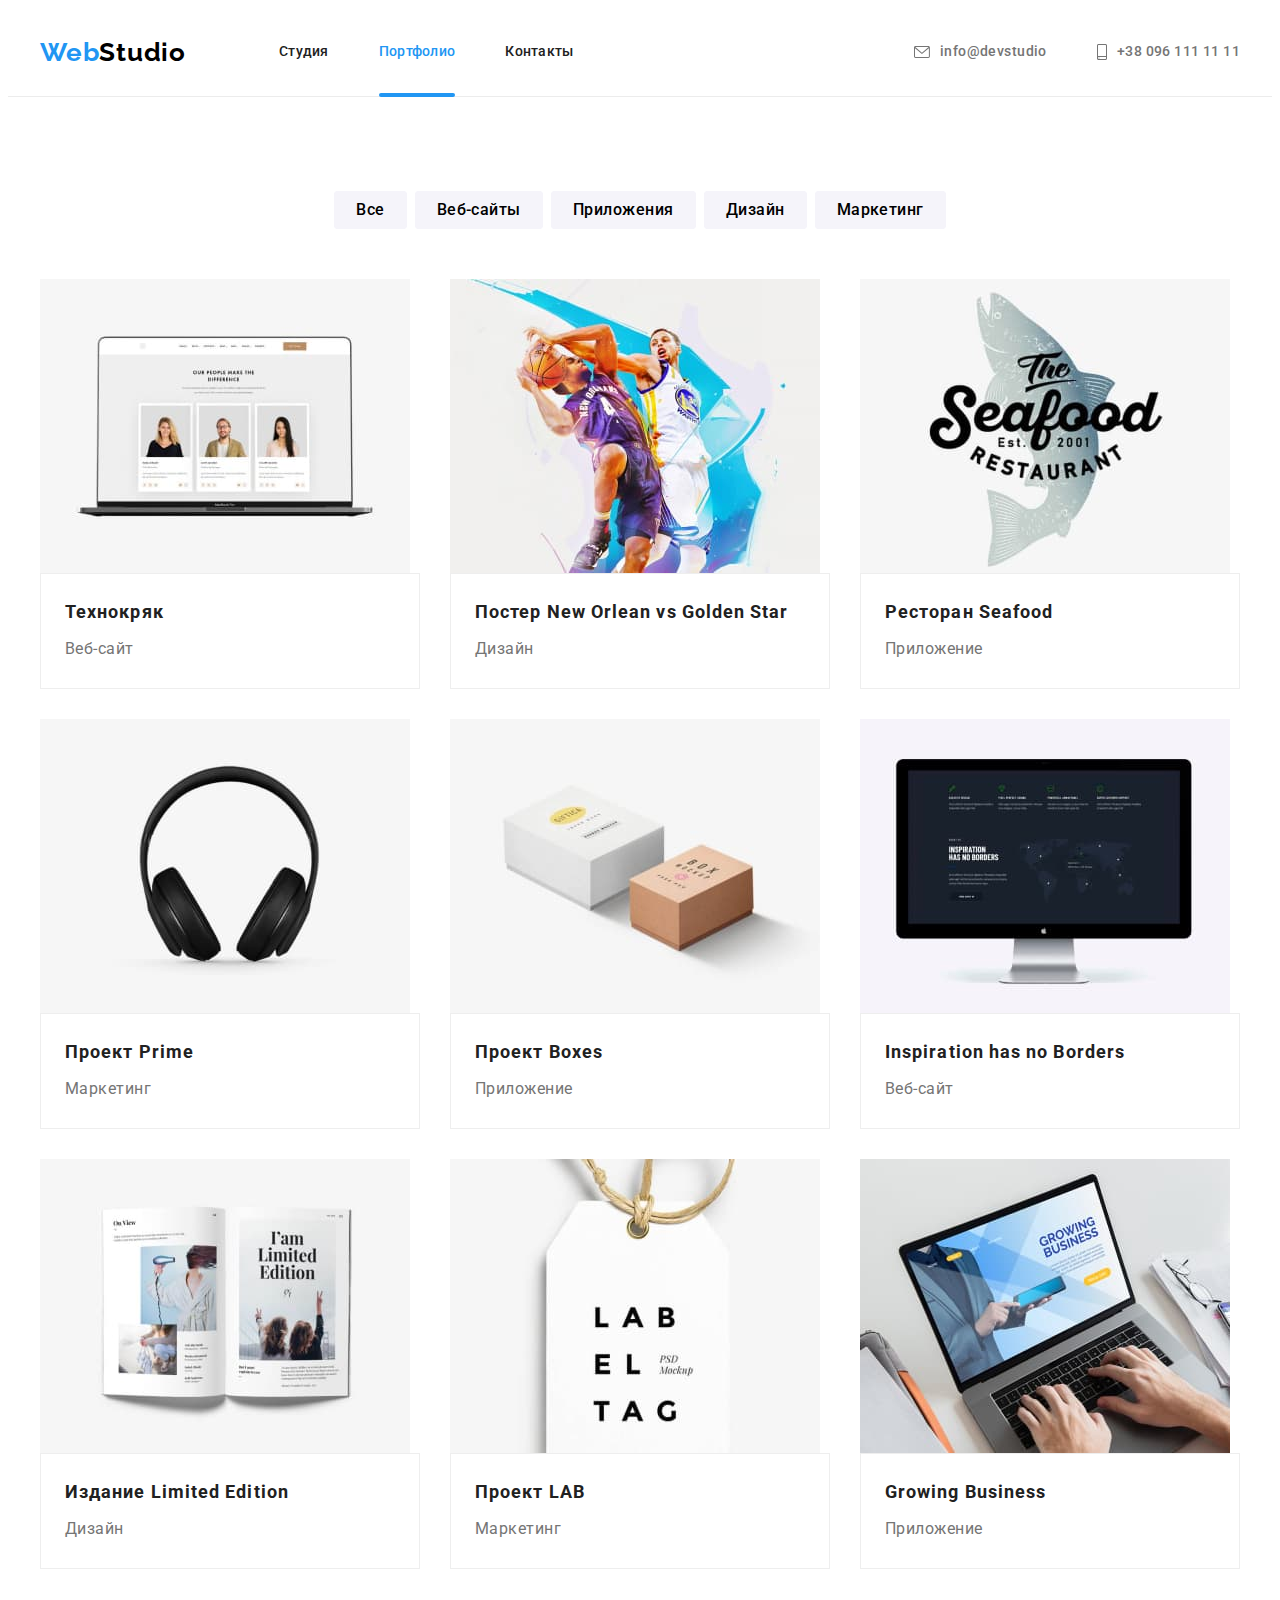
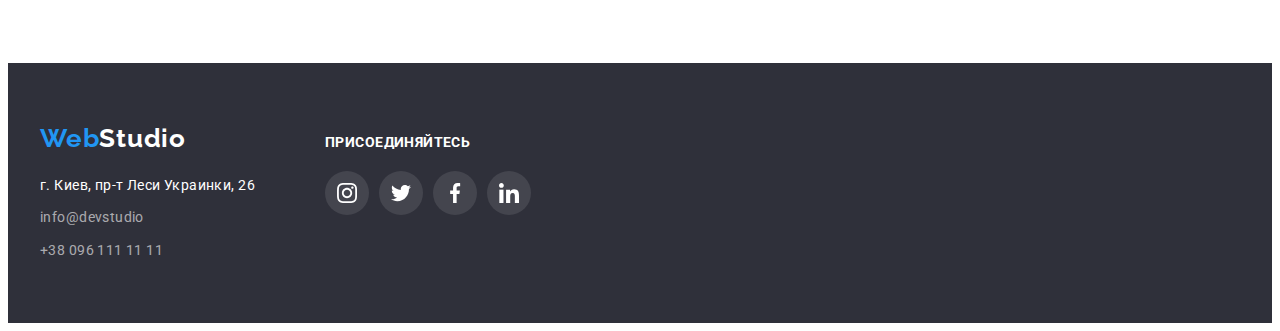
==== portfolio.html @ 41cd3e95 "Copies previous work" ====
<!DOCTYPE html>
<html lang="en">
  <head>
    <meta charset="UTF-8" />
    <meta http-equiv="X-UA-Compatible" content="IE=edge" />
    <meta name="viewport" content="width=device-width, initial-scale=1.0" />
    <title>Document</title>
    <link
      href="https://fonts.googleapis.com/css2?family=Raleway:wght@700&family=Roboto:wght@400;500;700;900&display=swap"
      rel="stylesheet"
    />
    <link
      rel="stylesheet"
      href="https://cdnjs.cloudflare.com/ajax/libs/modern-normalize/1.1.0/modern-normalize.min.css"
      integrity="sha512-wpPYUAdjBVSE4KJnH1VR1HeZfpl1ub8YT/NKx4PuQ5NmX2tKuGu6U/JRp5y+Y8XG2tV+wKQpNHVUX03MfMFn9Q=="
      crossorigin="anonymous"
      referrerpolicy="no-referrer"
    />
    <link
      rel="stylesheet"
      href="https://cdnjs.cloudflare.com/ajax/libs/modern-normalize/1.1.0/modern-normalize.min.css"
      integrity="sha512-wpPYUAdjBVSE4KJnH1VR1HeZfpl1ub8YT/NKx4PuQ5NmX2tKuGu6U/JRp5y+Y8XG2tV+wKQpNHVUX03MfMFn9Q=="
      crossorigin="anonymous"
      referrerpolicy="no-referrer"
    />
    <link rel="stylesheet" href="./css/styles.css" />
  </head>

  <body>
    <!--Шапка сайта-->

    <header class="heder">
      <div class="container heder-container">
        <nav class="navigation">
          <a class="logo" href="./index.html"><span class="text-web">Web</span>Studio</a>
          <ul class="heder-nav">
            <li class="heder-nav-item"><a href="./index.html" class="link">Студия</a></li>
            <li class="heder-nav-item">
              <a href="./portfolio.html" class="link current">Портфолио</a>
            </li>
            <li class="heder-nav-item"><a href="" class="link">Контакты</a></li>
          </ul>
        </nav>
        <div class="heder-contacts">
          <ul class="heder-nav-link">
            <li class="heder-nav-contacts">
              <a href="mailto:info@devstudio" class="heder-link-contacts">
                <svg class="heder-contacts-icon" width="16" height="12">
                  <use href="images/icons.svg#icon-envelope"></use>
                </svg>
                info@devstudio</a
              >
            </li>
            <li class="heder-nav-contacts">
              <a href="tel:+380961111111" class="heder-link-contacts">
                <svg class="heder-contacts-icon" width="10" height="16">
                  <use href="images/icons.svg#icon-smartphone"></use>
                </svg>
                +38 096 111 11 11</a
              >
            </li>
          </ul>
        </div>
      </div>
    </header>

    <main>
      <section class="section">
        <div class="container">
          <h1 class="visually-hidden">Страница portfolio</h1>
          <ul class="portfolio-list-button">
            <li class="portfolio-item-button">
              <button type="button" class="button-portfolio">Все</button>
            </li>
            <li class="portfolio-item-button">
              <button type="button" class="button-portfolio">Веб-сайты</button>
            </li>
            <li class="portfolio-item-button">
              <button type="button" class="button-portfolio">Приложения</button>
            </li>
            <li class="portfolio-item-button">
              <button type="button" class="button-portfolio">Дизайн</button>
            </li>
            <li class="portfolio-item-button">
              <button type="button" class="button-portfolio">Маркетинг</button>
            </li>
          </ul>
          <ul class="portfolio-list">
            <li class="portfolio-item">
              <a href="" class="portfolio-link">
                <div class="portfolio-wrap">
                  <img
                    src="./images/technocryk.jpg"
                    alt="Web site technocryk"
                    width="370"
                    height="294"
                    class="portfolio-item-img"
                  />
                  <p class="portfolio-text">
                    Технокряк это современная площадка распространения коронавируса. Компании
                    используют эту платформу для цифрового шпионажа и атак на защищённые сервера
                    конкурентов.
                  </p>
                </div>
                <div class="img-content">
                  <h2 class="portfolio-title">Технокряк</h2>
                  <p class="portfolio-caption">Веб-сайт</p>
                </div>
              </a>
            </li>
            <li class="portfolio-item">
              <a href="" class="portfolio-link">
                <div class="portfolio-wrap">
                  <img
                    src="./images/poster.jpg"
                    alt="Design poster New Orlean vs Golden Star"
                    width="370"
                    height="294"
                    class="portfolio-item-img"
                  />
                  <p class="portfolio-text">
                    Технокряк это современная площадка распространения коронавируса. Компании
                    используют эту платформу для цифрового шпионажа и атак на защищённые сервера
                    конкурентов.
                  </p>
                </div>
                <div class="img-content">
                  <h2 class="portfolio-title">
                    Постер <span lang="en">New Orlean vs Golden Star</span>
                  </h2>
                  <p class="portfolio-caption">Дизайн</p>
                </div>
              </a>
            </li>
            <li class="portfolio-item">
              <a href="" class="portfolio-link">
                <div class="portfolio-wrap">
                  <img
                    src="./images/restaurant-seafood.jpg"
                    alt="Appendix Restaurant Seafood"
                    width="370"
                    height="294"
                    class="portfolio-item-img"
                  />
                  <p class="portfolio-text">
                    Технокряк это современная площадка распространения коронавируса. Компании
                    используют эту платформу для цифрового шпионажа и атак на защищённые сервера
                    конкурентов.
                  </p>
                </div>
                <div class="img-content">
                  <h2 class="portfolio-title">Ресторан <span lang="en">Seafood</span></h2>
                  <p class="portfolio-caption">Приложение</p>
                </div>
              </a>
            </li>
            <li class="portfolio-item">
              <a href="" class="portfolio-link">
                <div class="portfolio-wrap">
                  <img
                    src="./images/project-prime.jpg"
                    alt="Marketing Project Prime"
                    width="370"
                    height="294"
                    class="portfolio-item-img"
                  />
                  <p class="portfolio-text">
                    Технокряк это современная площадка распространения коронавируса. Компании
                    используют эту платформу для цифрового шпионажа и атак на защищённые сервера
                    конкурентов.
                  </p>
                </div>
                <div class="img-content">
                  <h2 class="portfolio-title">Проект <span lang="en">Prime</span></h2>
                  <p class="portfolio-caption">Маркетинг</p>
                </div>
              </a>
            </li>
            <li class="portfolio-item">
              <a href="" class="portfolio-link">
                <div class="portfolio-wrap">
                  <img
                    src="./images/project-boxes.jpg"
                    alt="Appendix Project Boxes"
                    width="370"
                    height="294"
                    class="portfolio-item-img"
                  />
                  <p class="portfolio-text">
                    Технокряк это современная площадка распространения коронавируса. Компании
                    используют эту платформу для цифрового шпионажа и атак на защищённые сервера
                    конкурентов.
                  </p>
                </div>
                <div class="img-content">
                  <h2 class="portfolio-title">Проект <span lang="en">Boxes</span></h2>
                  <p class="portfolio-caption">Приложение</p>
                </div>
              </a>
            </li>
            <li class="portfolio-item">
              <a href="" class="portfolio-link">
                <div class="portfolio-wrap">
                  <img
                    src="./images/inspiration-has-no-borders.jpg"
                    alt="Web site Inspiration has no Borders"
                    width="370"
                    height="294"
                    class="portfolio-item-img"
                  />
                  <p class="portfolio-text">
                    Технокряк это современная площадка распространения коронавируса. Компании
                    используют эту платформу для цифрового шпионажа и атак на защищённые сервера
                    конкурентов.
                  </p>
                </div>
                <div class="img-content">
                  <h2 class="portfolio-title" lang="en">Inspiration has no Borders</h2>
                  <p class="portfolio-caption">Веб-сайт</p>
                </div>
              </a>
            </li>
            <li class="portfolio-item">
              <a href="" class="portfolio-link">
                <div class="portfolio-wrap">
                  <img
                    src="./images/limited-edition.jpg"
                    alt="Design Limited Edition"
                    width="370"
                    height="294"
                    class="portfolio-item-img"
                  />
                  <p class="portfolio-text">
                    Технокряк это современная площадка распространения коронавируса. Компании
                    используют эту платформу для цифрового шпионажа и атак на защищённые сервера
                    конкурентов.
                  </p>
                </div>
                <div class="img-content">
                  <h2 class="portfolio-title">Издание <span lang="en">Limited Edition</span></h2>
                  <p class="portfolio-caption">Дизайн</p>
                </div>
              </a>
            </li>
            <li class="portfolio-item">
              <a href="" class="portfolio-link">
                <div class="portfolio-wrap">
                  <img
                    src="./images/project-lab.jpg"
                    alt="Marketing Project Lab"
                    width="370"
                    height="294"
                    class="portfolio-item-img"
                  />
                  <p class="portfolio-text">
                    Технокряк это современная площадка распространения коронавируса. Компании
                    используют эту платформу для цифрового шпионажа и атак на защищённые сервера
                    конкурентов.
                  </p>
                </div>
                <div class="img-content">
                  <h2 class="portfolio-title">Проект <span lang="en">LAB</span></h2>
                  <p class="portfolio-caption">Маркетинг</p>
                </div>
              </a>
            </li>
            <li class="portfolio-item">
              <a href="" class="portfolio-link">
                <div class="portfolio-wrap">
                  <img
                    src="./images/growing-business.jpg"
                    alt="Appendix Growing Business"
                    width="370"
                    height="294"
                    class="portfolio-item-img"
                  />
                  <p class="portfolio-text">
                    Технокряк это современная площадка распространения коронавируса. Компании
                    используют эту платформу для цифрового шпионажа и атак на защищённые сервера
                    конкурентов.
                  </p>
                </div>
                <div class="img-content">
                  <h2 class="portfolio-title" lang="en">Growing Business</h2>
                  <p class="portfolio-caption">Приложение</p>
                </div>
              </a>
            </li>
          </ul>
        </div>
      </section>
    </main>

    <!--Подвал страницы-->

    <footer class="footer">
      <div class="container footer-container">
        <div class="footer-address">
          <a class="footer-logo" href="./index.html"
            ><span class="footer-text-web">Web</span>Studio</a
          >
          <address class="address">
            <ul class="footer-contact">
              <li class="footer-item">
                <a
                  href="https://www.google.com/maps/place/%D0%B1%D1%83%D0%BB.+%D0%9B%D0%B5%D1%81%D0%B8+%D0%A3%D0%BA%D1%80%D0%B0%D0%B8%D0%BD%D0%BA%D0%B8,+26,+%D0%9A%D0%B8%D0%B5%D0%B2,+02000/@50.4265807,30.5361971,17z/data=!3m1!4b1!4m5!3m4!1s0x40d4cf0e033ecbe9:0x57a4dffefec77da0!8m2!3d50.4265807!4d30.5383858"
                  class="footer-link-maps"
                  >г. Киев, пр-т Леси Украинки, 26</a
                >
              </li>
              <li class="footer-item">
                <a href="mailto:info@devstudio" class="footer-link">info@devstudio</a>
              </li>
              <li class="footer-item">
                <a href="tel:+380961111111" class="footer-link">+38 096 111 11 11</a>
              </li>
            </ul>
          </address>
        </div>
        <div class="footer-sotials">
          <p class="footer-text-join">присоединяйтесь</p>
          <ul class="footer-socials-list">
            <li class="footer-socials-item">
              <a href="" class="footer-socials-link"
                ><svg class="footer-social-icon" width="20" height="20">
                  <use href="images/icons.svg#icon-instagram"></use>
                </svg>
              </a>
            </li>

            <li class="footer-socials-item">
              <a href="" class="footer-socials-link"
                ><svg class="footer-social-icon" width="20" height="20">
                  <use href="images/icons.svg#icon-twitter"></use>
                </svg>
              </a>
            </li>

            <li class="footer-socials-item">
              <a href="" class="footer-socials-link"
                ><svg class="footer-social-icon" width="20" height="20">
                  <use href="images/icons.svg#icon-facebook"></use>
                </svg>
              </a>
            </li>

            <li class="footer-socials-item">
              <a href="" class="footer-socials-link"
                ><svg class="footer-social-icon" width="20" height="20">
                  <use href="images/icons.svg#icon-linkedin"></use>
                </svg>
              </a>
            </li>
          </ul>
        </div>
      </div>
    </footer>
  </body>
</html>
---- css/styles.css ----
:root {
  --primary-text-color: #757575;
  --title-text-color: #212121;
  --accent-color: #2196f3;
  --primary-white-color: #ffffff;
  --secondary-background-color: #f5f4fa;
}

p,
h1,
h2,
h3,
h4,
h5,
h6 {
  margin: 0;
}

ul {
  margin: 0;
  padding: 0;
}

body {
  background-color: var(--primary-white-color);
  color: var(--title-text-color);

  font-family: 'Roboto', sans-serif;
  font-size: 14px;
  line-height: 1.71;
  letter-spacing: 0.03em;
}

ul {
  list-style: none;
}

img {
  display: block;
}

a {
  text-decoration: none;
}

.container {
  width: 1200px;
  padding-left: 15px;
  padding-right: 15px;
  margin: 0 auto;
}

.visually-hidden {
  position: absolute;
  white-space: nowrap;
  width: 1px;
  height: 1px;
  overflow: hidden;
  border: 0;
  padding: 0;
  clip: rect(0 0 0 0);
  clip-path: inset(50%);
  margin: -1px;
}

/* logo */

.logo {
  padding-top: 25px;
  padding-bottom: 24px;

  color: #000000;
  font-family: 'Raleway', cursive;
  font-weight: 700;
  font-size: 26px;
  line-height: 1.19;
  letter-spacing: 0.03em;
}
.text-web {
  color: var(--accent-color);
}

/* Heder */

.navigation {
  display: flex;
  align-items: center;
}

.heder {
  background-color: #ffffff;
  border-bottom: 1px solid #ececec;
}

.heder-container {
  display: flex;
  align-items: center;
}

.heder-link {
  display: flex;

  padding-top: 32px;
  padding-bottom: 32px;

  font-weight: 500;
  font-size: 14px;
  line-height: 1.14;
  letter-spacing: 0.02em;
  color: var(--primary-text-color);

  transition: color 250ms linear;
}

.heder-link:hover,
.heder-link:focus {
  color: var(--accent-color);
}

.heder-contacts {
  margin-left: auto;
}

.heder-nav-contacts {
  display: flex;
  justify-content: center;
  align-items: center;
}

.heder-nav-contacts + .heder-nav-contacts {
  margin-left: 50px;
}

.heder-link-contacts {
  font-weight: 500;
  display: flex;
  align-items: center;
  color: var(--primary-text-color);
  padding-top: 32px;
  padding-bottom: 32px;

  transition: color 250ms cubic-bezier(0.4, 0, 0.2, 1);
}

.heder-link-contacts:hover,
.heder-link-contacts:focus {
  color: var(--accent-color);
}

.heder-contacts-icon {
  margin-right: 10px;
  fill: currentColor;
  transition: color 250ms linear;
}

.heder-nav {
  display: flex;
  margin-left: 93px;
}

.heder-nav-link {
  display: flex;
}

.heder-nav-item + .heder-nav-item {
  margin-left: 50px;
}

.heder-nav .link {
  display: block;
  padding-top: 32px;
  padding-bottom: 32px;

  color: var(--title-text-color);
  font-weight: 500;
  font-size: 14px;
  line-height: 1.14;
  letter-spacing: 0.02em;

  transition: color 250ms cubic-bezier(0.4, 0, 0.2, 1);
}

.heder-nav .link:hover,
.heder-nav .link:focus {
  color: var(--accent-color);
}

.current::after {
  content: '';
  width: 100%;
  height: 4px;
  position: absolute;
  background-color: var(--accent-color);
  left: 0px;
  bottom: -5px;
  border-radius: 2px;
}

.heder-nav .link.current {
  color: var(--accent-color);
  position: relative;
}

/* Hero */

.hero {
  max-width: 1600px;
  height: 600px;
  margin-left: auto;
  margin-right: auto;
  background-color: #2f303a;
  background-image: linear-gradient(rgba(47, 48, 58, 0.4), rgba(47, 48, 58, 0.4)),
    url(../images/hero-bg.jpg);
  background-repeat: no-repeat;
  background-position: center;
  background-size: cover;

  text-align: center;
  padding-top: 200px;
  padding-bottom: 200px;
}

.hero-title {
  color: var(--primary-white-color);

  font-weight: 900;
  font-size: 44px;
  line-height: 1.36;
  text-align: center;
  letter-spacing: 0.06em;

  text-transform: uppercase;

  margin-bottom: 30px;
}

/* Section */

.section {
  padding-top: 94px;
  padding-bottom: 94px;
}

.benefits-container {
  display: flex;
  flex-wrap: 270px;
}

.benefits-list {
  display: flex;
  flex-wrap: wrap;
}

.benefits-title {
  color: var(--title-text-color);

  font-weight: 700;
  line-height: 1.14;
  font-size: 14px;
  text-transform: uppercase;

  margin-bottom: 10px;
  width: 270px;
}

.benefits-item {
  width: 270px;
}

.benefits-content {
  display: flex;
  margin-bottom: 30px;
  height: 120px;
  align-items: center;
  justify-content: center;
  background-color: var(--secondary-background-color);
  border-radius: 4px;
}

.benefits-item + .benefits-item {
  margin-left: 30px;
}

.benefits-item-text {
  color: var(--primary-text-color);

  font-size: 14px;
  line-height: 1.71;
  letter-spacing: 0.03em;
}

.section-title {
  color: var(--title-text-color);

  font-weight: 700;
  font-size: 36px;
  line-height: 1.17;
  text-align: center;
  letter-spacing: 0.03em;

  margin-bottom: 50px;
}

/* Class */

.class-section {
  padding-top: 0px;
}

.class-list {
  display: flex;
  justify-content: space-between;
}

.class-img {
  position: relative;
}

.class-img + .class-img {
  margin-left: 30px;
}

.class-caption-pictures {
  position: absolute;
  bottom: 0;
  color: var(--primary-white-color);
  text-transform: uppercase;
  height: 70px;
  display: flex;
  align-items: center;
  justify-content: center;
  width: 100%;
  background: rgba(47, 48, 58, 0.8);

  font-size: 14px;
  line-height: 1.14;
  letter-spacing: 0.03em;
}

/* Team */

.team {
  background-color: #f5f4fa;
}

.team-list {
  display: flex;
  flex-wrap: wrap;
  margin-left: -30px;
  margin-bottom: -30px;
}

.team-item {
  width: calc(100% / 4 -30px);
  margin-left: 30px;
  margin-bottom: 30px;

  background-color: white;
  text-align: center;
  box-shadow: 0px 1px 3px rgba(0, 0, 0, 0.12), 0px 1px 1px rgba(0, 0, 0, 0.14),
    0px 2px 1px rgba(0, 0, 0, 0.2);
  border-radius: 0px 0px 4px 4px;
}

.team-title {
  color: var(--title-text-color);

  font-weight: 500;
  font-size: 16px;
  line-height: 1.19;
  letter-spacing: 0.03em;

  margin-bottom: 10px;
}

.team-item-content {
  padding-top: 30px;
  padding-bottom: 30px;
}

.team-caption {
  color: var(--primary-text-color);
  font-size: 16px;
  line-height: 1.19;
  letter-spacing: 0.03em;
  margin-bottom: 16px;
}

.team-socials-list {
  display: flex;
  justify-content: center;
}

.team-socials-link {
  display: flex;
  width: 100%;
  height: 100%;
  background-color: var(--primary-white-color);
  border-radius: 50%;
  display: flex;
  align-items: center;
  justify-content: center;
  color: rgba(175, 177, 184, 1);

  transition: color 250ms cubic-bezier(0.4, 0, 0.2, 1),
    background-color 250ms cubic-bezier(0.4, 0, 0.2, 1);
}

.team-social-icon {
  fill: currentColor;
}

.team-socials-link:hover,
.team-socials-link:focus {
  background-color: var(--accent-color);
  color: var(--primary-white-color);
}

.team-socials-item {
  width: 44px;
  height: 44px;
}

.team-socials-item + .team-socials-item {
  margin-left: 10px;
}

/* Clients */

.clients-list {
  display: flex;
  justify-content: center;
}

.clients-item + .clients-item {
  margin-left: 30px;
}

.clients-item {
  display: flex;
  justify-content: center;
  align-items: center;
  width: 170px;
  height: 92px;
}

.clients-link {
  display: flex;
  justify-content: center;
  align-items: center;
  color: #afb1b8;
  width: 100%;
  height: 100%;
  border: 1px solid #afb1b8;
  border-radius: 4px;

  transition: color 250ms cubic-bezier(0.4, 0, 0.2, 1);
}

.clients-link:hover,
.clients-link:focus {
  color: var(--accent-color);
  border-color: var(--accent-color);
}

.clients-icon {
  fill: currentColor;
}

/* Button */


.button-primery {
  color: var(--primary-white-color);
  background-color: var(--accent-color);
  font-family: inherit;
  padding: 10px 32px;
  font-weight: 700;
  font-size: 16px;
  line-height: 1.87;
  text-align: center;
  letter-spacing: 0.06em;
  border: transparent;
  border-radius: 4px;

  cursor: pointer;
}

.button-portfolio {
  font-family: inherit;
  font-weight: 500;
  font-size: 16px;
  line-height: 1.62;
  letter-spacing: 0.03em;
  padding: 6px 22px;

  /* min-width: 73px; */
  background: #f5f4fa;

  border: transparent;
  border-radius: 4px;

  cursor: pointer;
  transition: color 250ms cubic-bezier(0.4, 0, 0.2, 1),
    background-color 250ms cubic-bezier(0.4, 0, 0.2, 1), box-shadow 250ms cubic-bezier(0.4, 0, 0.2, 1);
}

.button-portfolio:hover,
.button-portfolio:focus {
  color: var(--primary-white-color);
  background-color: var(--accent-color);
  box-shadow: 0px 3px 1px rgba(0, 0, 0, 0.1), 0px 1px 2px rgba(0, 0, 0, 0.08),
    0px 2px 2px rgba(0, 0, 0, 0.12);
  border-radius: 4px;
}

/* Portfolio */

.portfolio-content {
  background: #ffffff;
  border: 1px solid #eeeeee;
}

.portfolio-list-button {
  display: flex;
  justify-content: center;
  margin-bottom: 50px;
}

.portfolio-item-button {
  background: #f5f4fa;
  border-radius: 4px;
}

.portfolio-item-button + .portfolio-item-button {
  margin-left: 8px;
}

.portfolio-list {
  display: flex;
  margin-left: -30px;
  margin-bottom: -30px;
  flex-wrap: wrap;
}

.portfolio-list :nth-child(3n) {
  margin-right: 0;
}

.portfolio-item {
  flex-basis: calc((100% - 90px) / 3);
  margin-left: 30px;
  margin-bottom: 30px;
}

.portfolio-link:hover .portfolio-text,
.portfolio-link:focus .portfolio-text {
  transform: translateY(0);
}

.portfolio-wrap {
  position: relative;
  overflow: hidden;
}

.portfolio-text {
  position: absolute;
  top: 0;
  bottom: 0;
  font-size: 18px;
  line-height: 1.56;
  letter-spacing: 0.03em;
  color: #ffffff;
  background-color: rgba(33, 150, 243, 0.9);
  padding: 63px 24px;
  width: 370px;
  height: 100%;
  transform: translateY(100%);
  transition: transform 250ms cubic-bezier(0.4, 0, 0.2, 1);
}

.portfolio-link:hover,
.portfolio-link:focus {
  box-shadow: 0px 1px 1px rgba(0, 0, 0, 0.12), 0px 4px 4px rgba(0, 0, 0, 0.06),
    1px 4px 6px rgba(0, 0, 0, 0.16);
}

.portfolio-link {
  display: block;
  transition: color 250ms cubic-bezier(0.4, 0, 0.2, 1),
    box-shadow 250ms cubic-bezier(0.4, 0, 0.2, 1);
}

.img-content {
  padding: 20px 20px 24px 24px;
  border: 1px solid #eeeeee;
}

.portfolio-title {
  margin-bottom: 4px;

  font-weight: 700;
  font-size: 18px;
  line-height: 2;
  letter-spacing: 0.06em;

  color: var(--title-text-color);
}

.portfolio-caption {
  font-size: 16px;
  line-height: 1.87;
  letter-spacing: 0.03em;

  color: var(--primary-text-color);
}

/* Footer */

.footer {
  padding-top: 60px;
  padding-bottom: 60px;
  background-color: #2f303a;
}

.footer-container {
  display: flex;
  align-items: baseline;
}

.footer-logo {
  display: block;
  margin-bottom: 20px;

  font-family: 'Raleway', cursive;
  font-weight: 700;
  font-size: 26px;
  line-height: 1.19;
  letter-spacing: 0.03em;
  color: #ffffff;
}

.footer-text-web {
  color: var(--accent-color);
}

.address {
  font-style: normal;
}

.footer-item + .footer-item {
  margin-top: 9px;
}

.footer-link-maps {
  font-size: 14px;
  line-height: 1.71;
  letter-spacing: 0.03em;
  color: var(--primary-white-color);
}

.footer-link {
  font-size: 14px;
  line-height: 1.71;
  letter-spacing: 0.03em;
  color: rgba(255, 255, 255, 0.6);
}

.footer-text-join {
  font-weight: 700;
  font-size: 14px;
  line-height: 1.14;
  letter-spacing: 0.03em;
  color: var(--primary-white-color);
  text-transform: uppercase;
  margin-bottom: 20px;
}

.footer-sotials {
  margin-left: 70px;
}

.footer-socials-list {
  display: flex;
  justify-content: center;
}

.footer-socials-link {
  width: 44px;
  height: 44px;
  background-color: rgba(255, 255, 255, 0.1);
  border-radius: 50%;
  display: flex;
  align-items: center;
  justify-content: center;
  color: var(--primary-white-color);

  transition: color 250ms cubic-bezier(0.4, 0, 0.2, 1),
    background-color 250ms cubic-bezier(0.4, 0, 0.2, 1);
}

.footer-social-icon {
  fill: currentColor;
}

.footer-socials-link:hover,
.footer-socials-link:focus {
  background-color: var(--accent-color);
}

.footer-socials-item + .footer-socials-item {
  margin-left: 10px;
}

/* Model window */

.backgrop {
  position: fixed;
  top: 0;
  left: 0;
  width: 100vw;
  height: 100vh;
  background-color: rgba(0, 0, 0, 0.2);
  transition: opacity 250ms cubic-bezier(0.4, 0, 0.2, 1), visibility 250ms cubic-bezier(0.4, 0, 0.2, 1);
}

.is-hidden {
  opacity: 0;
  pointer-events: none;
  visibility: hidden;
}

.modal {
  position: absolute;
  top: 50%;
  left: 50%;
  transform: translate(-50%, -50%);

  min-height: 581px;
  min-width: 528px;

  background-color: #fff;
  border-radius: 4px;
}

.button-close {
  display: flex;
  width: 30px;
  height: 30px;
  border-radius: 50%;
  border: 1px solid rgba(0, 0, 0, 0.1);
  background-color: transparent;
  align-items: center;
  justify-content: center;
  margin: 0px;
  padding: 0px;

  position: absolute;
  top: 8px;
  right: 8px;

  cursor: pointer;
}
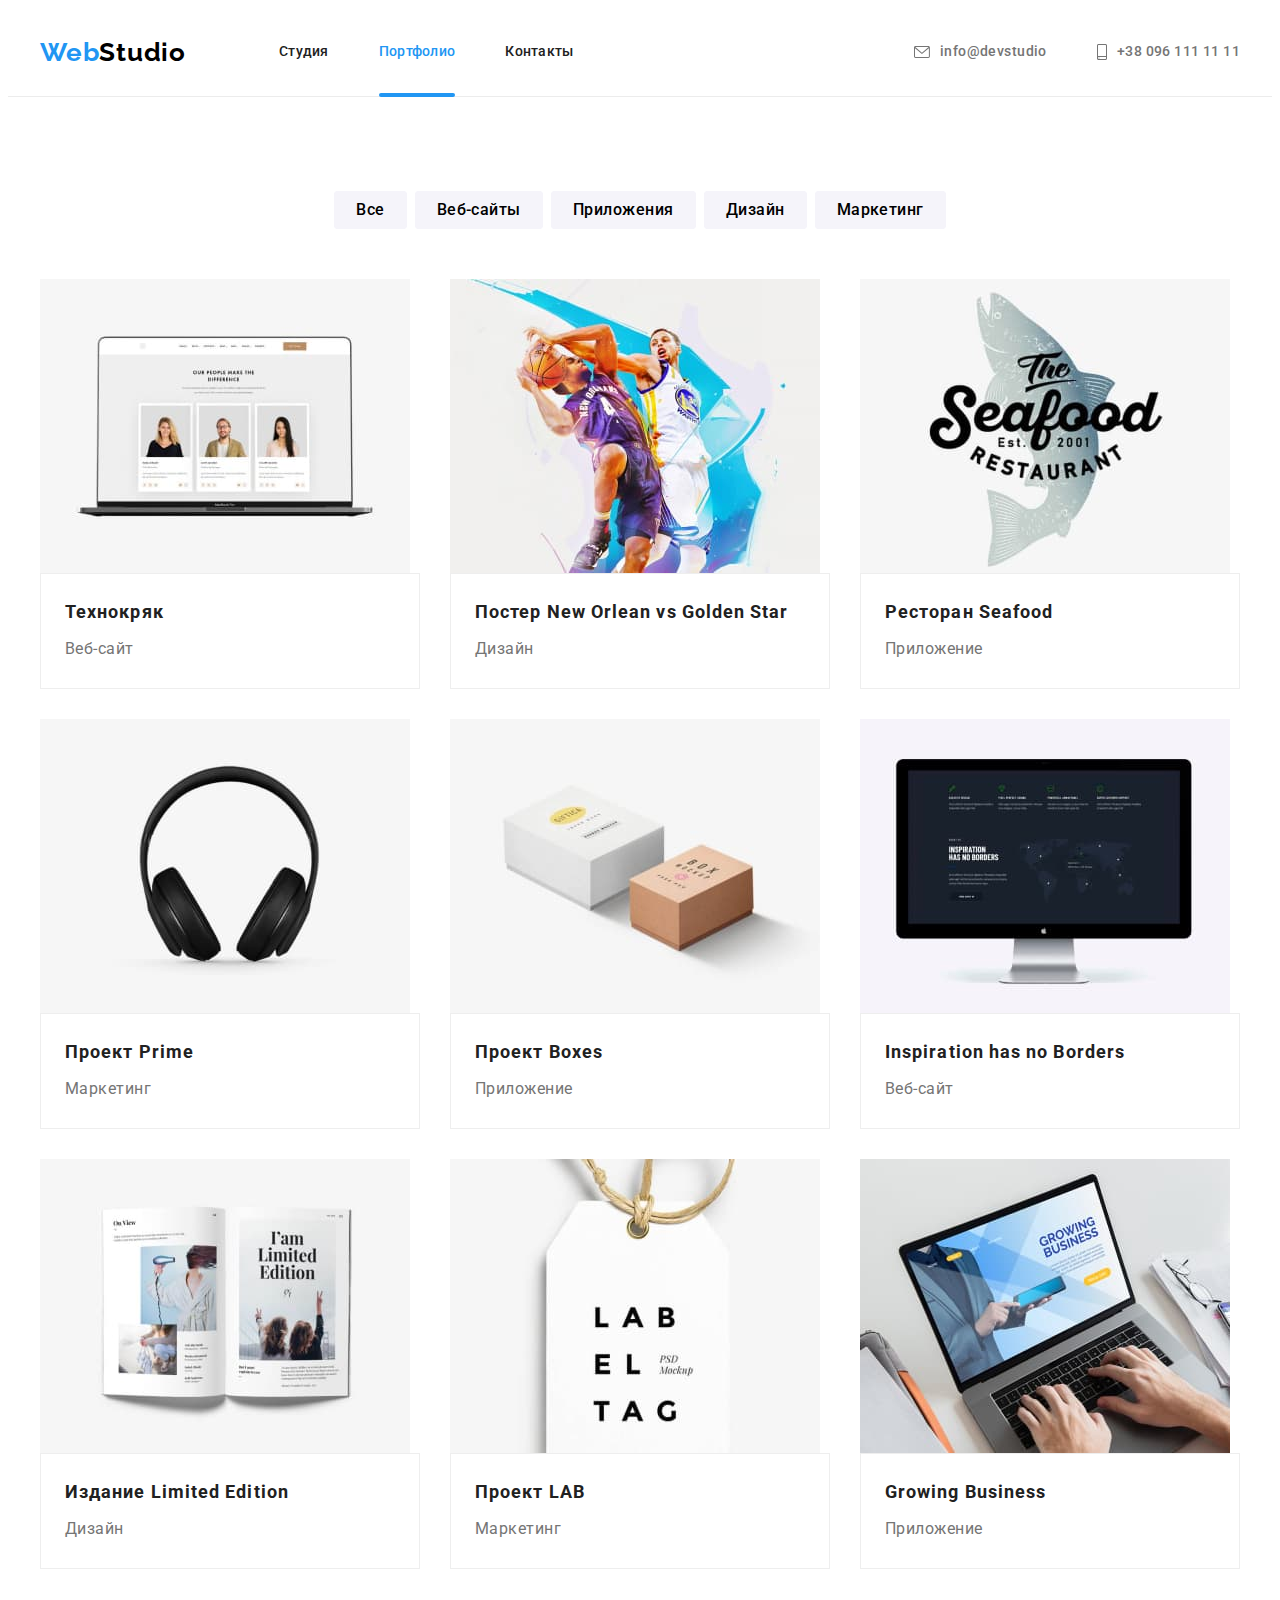
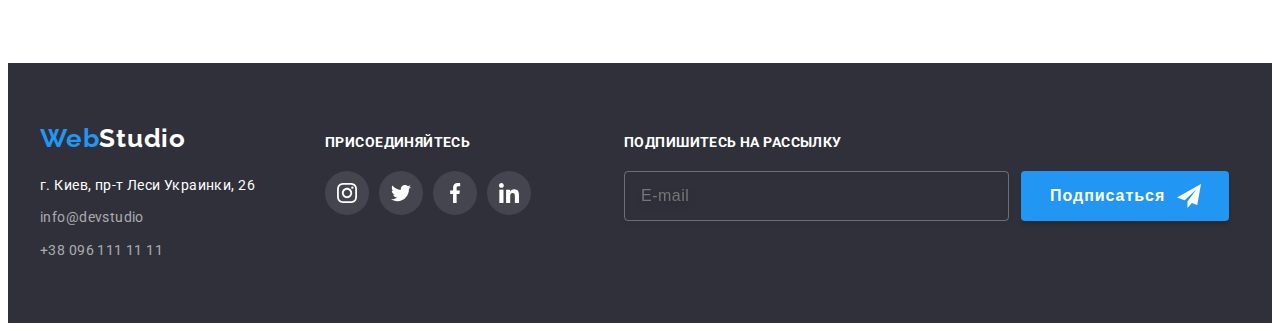
==== commit 5d998f9c: "adds custom chekbox in modal windows" ====
--- a/portfolio.html
+++ b/portfolio.html
@@ -1,359 +1,308 @@
 <!DOCTYPE html>
 <html lang="en">
-  <head>
-    <meta charset="UTF-8" />
-    <meta http-equiv="X-UA-Compatible" content="IE=edge" />
-    <meta name="viewport" content="width=device-width, initial-scale=1.0" />
-    <title>Document</title>
-    <link
-      href="https://fonts.googleapis.com/css2?family=Raleway:wght@700&family=Roboto:wght@400;500;700;900&display=swap"
-      rel="stylesheet"
-    />
-    <link
-      rel="stylesheet"
-      href="https://cdnjs.cloudflare.com/ajax/libs/modern-normalize/1.1.0/modern-normalize.min.css"
-      integrity="sha512-wpPYUAdjBVSE4KJnH1VR1HeZfpl1ub8YT/NKx4PuQ5NmX2tKuGu6U/JRp5y+Y8XG2tV+wKQpNHVUX03MfMFn9Q=="
-      crossorigin="anonymous"
-      referrerpolicy="no-referrer"
-    />
-    <link
-      rel="stylesheet"
-      href="https://cdnjs.cloudflare.com/ajax/libs/modern-normalize/1.1.0/modern-normalize.min.css"
-      integrity="sha512-wpPYUAdjBVSE4KJnH1VR1HeZfpl1ub8YT/NKx4PuQ5NmX2tKuGu6U/JRp5y+Y8XG2tV+wKQpNHVUX03MfMFn9Q=="
-      crossorigin="anonymous"
-      referrerpolicy="no-referrer"
-    />
-    <link rel="stylesheet" href="./css/styles.css" />
-  </head>
-
-  <body>
-    <!--Шапка сайта-->
-
-    <header class="heder">
-      <div class="container heder-container">
-        <nav class="navigation">
-          <a class="logo" href="./index.html"><span class="text-web">Web</span>Studio</a>
-          <ul class="heder-nav">
-            <li class="heder-nav-item"><a href="./index.html" class="link">Студия</a></li>
-            <li class="heder-nav-item">
-              <a href="./portfolio.html" class="link current">Портфолио</a>
+
+<head>
+  <meta charset="UTF-8" />
+  <meta http-equiv="X-UA-Compatible" content="IE=edge" />
+  <meta name="viewport" content="width=device-width, initial-scale=1.0" />
+  <title>Document</title>
+  <link href="https://fonts.googleapis.com/css2?family=Raleway:wght@700&family=Roboto:wght@400;500;700;900&display=swap"
+    rel="stylesheet" />
+  <link rel="stylesheet" href="https://cdnjs.cloudflare.com/ajax/libs/modern-normalize/1.1.0/modern-normalize.min.css"
+    integrity="sha512-wpPYUAdjBVSE4KJnH1VR1HeZfpl1ub8YT/NKx4PuQ5NmX2tKuGu6U/JRp5y+Y8XG2tV+wKQpNHVUX03MfMFn9Q=="
+    crossorigin="anonymous" referrerpolicy="no-referrer" />
+  <link rel="stylesheet" href="https://cdnjs.cloudflare.com/ajax/libs/modern-normalize/1.1.0/modern-normalize.min.css"
+    integrity="sha512-wpPYUAdjBVSE4KJnH1VR1HeZfpl1ub8YT/NKx4PuQ5NmX2tKuGu6U/JRp5y+Y8XG2tV+wKQpNHVUX03MfMFn9Q=="
+    crossorigin="anonymous" referrerpolicy="no-referrer" />
+  <link rel="stylesheet" href="./css/styles.css" />
+</head>
+
+<body>
+  <!--Шапка сайта-->
+
+  <header class="heder">
+    <div class="container heder-container">
+      <nav class="navigation">
+        <a class="logo" href="./index.html"><span class="text-web">Web</span>Studio</a>
+        <ul class="heder-nav">
+          <li class="heder-nav-item"><a href="./index.html" class="link">Студия</a></li>
+          <li class="heder-nav-item">
+            <a href="./portfolio.html" class="link current">Портфолио</a>
+          </li>
+          <li class="heder-nav-item"><a href="" class="link">Контакты</a></li>
+        </ul>
+      </nav>
+      <div class="heder-contacts">
+        <ul class="heder-nav-link">
+          <li class="heder-nav-contacts">
+            <a href="mailto:info@devstudio" class="heder-link-contacts">
+              <svg class="heder-contacts-icon" width="16" height="12">
+                <use href="images/icons.svg#icon-envelope"></use>
+              </svg>
+              info@devstudio</a>
+          </li>
+          <li class="heder-nav-contacts">
+            <a href="tel:+380961111111" class="heder-link-contacts">
+              <svg class="heder-contacts-icon" width="10" height="16">
+                <use href="images/icons.svg#icon-smartphone"></use>
+              </svg>
+              +38 096 111 11 11</a>
+          </li>
+        </ul>
+      </div>
+    </div>
+  </header>
+
+  <main>
+    <section class="section">
+      <div class="container">
+        <h1 class="visually-hidden">Страница portfolio</h1>
+        <ul class="portfolio-list-button">
+          <li class="portfolio-item-button">
+            <button type="button" class="button-portfolio">Все</button>
+          </li>
+          <li class="portfolio-item-button">
+            <button type="button" class="button-portfolio">Веб-сайты</button>
+          </li>
+          <li class="portfolio-item-button">
+            <button type="button" class="button-portfolio">Приложения</button>
+          </li>
+          <li class="portfolio-item-button">
+            <button type="button" class="button-portfolio">Дизайн</button>
+          </li>
+          <li class="portfolio-item-button">
+            <button type="button" class="button-portfolio">Маркетинг</button>
+          </li>
+        </ul>
+        <ul class="portfolio-list">
+          <li class="portfolio-item">
+            <a href="" class="portfolio-link">
+              <div class="portfolio-wrap">
+                <img src="./images/technocryk.jpg" alt="Web site technocryk" width="370" height="294"
+                  class="portfolio-item-img" />
+                <p class="portfolio-text">
+                  Технокряк это современная площадка распространения коронавируса. Компании
+                  используют эту платформу для цифрового шпионажа и атак на защищённые сервера
+                  конкурентов.
+                </p>
+              </div>
+              <div class="img-content">
+                <h2 class="portfolio-title">Технокряк</h2>
+                <p class="portfolio-caption">Веб-сайт</p>
+              </div>
+            </a>
+          </li>
+          <li class="portfolio-item">
+            <a href="" class="portfolio-link">
+              <div class="portfolio-wrap">
+                <img src="./images/poster.jpg" alt="Design poster New Orlean vs Golden Star" width="370" height="294"
+                  class="portfolio-item-img" />
+                <p class="portfolio-text">
+                  Технокряк это современная площадка распространения коронавируса. Компании
+                  используют эту платформу для цифрового шпионажа и атак на защищённые сервера
+                  конкурентов.
+                </p>
+              </div>
+              <div class="img-content">
+                <h2 class="portfolio-title">
+                  Постер <span lang="en">New Orlean vs Golden Star</span>
+                </h2>
+                <p class="portfolio-caption">Дизайн</p>
+              </div>
+            </a>
+          </li>
+          <li class="portfolio-item">
+            <a href="" class="portfolio-link">
+              <div class="portfolio-wrap">
+                <img src="./images/restaurant-seafood.jpg" alt="Appendix Restaurant Seafood" width="370" height="294"
+                  class="portfolio-item-img" />
+                <p class="portfolio-text">
+                  Технокряк это современная площадка распространения коронавируса. Компании
+                  используют эту платформу для цифрового шпионажа и атак на защищённые сервера
+                  конкурентов.
+                </p>
+              </div>
+              <div class="img-content">
+                <h2 class="portfolio-title">Ресторан <span lang="en">Seafood</span></h2>
+                <p class="portfolio-caption">Приложение</p>
+              </div>
+            </a>
+          </li>
+          <li class="portfolio-item">
+            <a href="" class="portfolio-link">
+              <div class="portfolio-wrap">
+                <img src="./images/project-prime.jpg" alt="Marketing Project Prime" width="370" height="294"
+                  class="portfolio-item-img" />
+                <p class="portfolio-text">
+                  Технокряк это современная площадка распространения коронавируса. Компании
+                  используют эту платформу для цифрового шпионажа и атак на защищённые сервера
+                  конкурентов.
+                </p>
+              </div>
+              <div class="img-content">
+                <h2 class="portfolio-title">Проект <span lang="en">Prime</span></h2>
+                <p class="portfolio-caption">Маркетинг</p>
+              </div>
+            </a>
+          </li>
+          <li class="portfolio-item">
+            <a href="" class="portfolio-link">
+              <div class="portfolio-wrap">
+                <img src="./images/project-boxes.jpg" alt="Appendix Project Boxes" width="370" height="294"
+                  class="portfolio-item-img" />
+                <p class="portfolio-text">
+                  Технокряк это современная площадка распространения коронавируса. Компании
+                  используют эту платформу для цифрового шпионажа и атак на защищённые сервера
+                  конкурентов.
+                </p>
+              </div>
+              <div class="img-content">
+                <h2 class="portfolio-title">Проект <span lang="en">Boxes</span></h2>
+                <p class="portfolio-caption">Приложение</p>
+              </div>
+            </a>
+          </li>
+          <li class="portfolio-item">
+            <a href="" class="portfolio-link">
+              <div class="portfolio-wrap">
+                <img src="./images/inspiration-has-no-borders.jpg" alt="Web site Inspiration has no Borders" width="370"
+                  height="294" class="portfolio-item-img" />
+                <p class="portfolio-text">
+                  Технокряк это современная площадка распространения коронавируса. Компании
+                  используют эту платформу для цифрового шпионажа и атак на защищённые сервера
+                  конкурентов.
+                </p>
+              </div>
+              <div class="img-content">
+                <h2 class="portfolio-title" lang="en">Inspiration has no Borders</h2>
+                <p class="portfolio-caption">Веб-сайт</p>
+              </div>
+            </a>
+          </li>
+          <li class="portfolio-item">
+            <a href="" class="portfolio-link">
+              <div class="portfolio-wrap">
+                <img src="./images/limited-edition.jpg" alt="Design Limited Edition" width="370" height="294"
+                  class="portfolio-item-img" />
+                <p class="portfolio-text">
+                  Технокряк это современная площадка распространения коронавируса. Компании
+                  используют эту платформу для цифрового шпионажа и атак на защищённые сервера
+                  конкурентов.
+                </p>
+              </div>
+              <div class="img-content">
+                <h2 class="portfolio-title">Издание <span lang="en">Limited Edition</span></h2>
+                <p class="portfolio-caption">Дизайн</p>
+              </div>
+            </a>
+          </li>
+          <li class="portfolio-item">
+            <a href="" class="portfolio-link">
+              <div class="portfolio-wrap">
+                <img src="./images/project-lab.jpg" alt="Marketing Project Lab" width="370" height="294"
+                  class="portfolio-item-img" />
+                <p class="portfolio-text">
+                  Технокряк это современная площадка распространения коронавируса. Компании
+                  используют эту платформу для цифрового шпионажа и атак на защищённые сервера
+                  конкурентов.
+                </p>
+              </div>
+              <div class="img-content">
+                <h2 class="portfolio-title">Проект <span lang="en">LAB</span></h2>
+                <p class="portfolio-caption">Маркетинг</p>
+              </div>
+            </a>
+          </li>
+          <li class="portfolio-item">
+            <a href="" class="portfolio-link">
+              <div class="portfolio-wrap">
+                <img src="./images/growing-business.jpg" alt="Appendix Growing Business" width="370" height="294"
+                  class="portfolio-item-img" />
+                <p class="portfolio-text">
+                  Технокряк это современная площадка распространения коронавируса. Компании
+                  используют эту платформу для цифрового шпионажа и атак на защищённые сервера
+                  конкурентов.
+                </p>
+              </div>
+              <div class="img-content">
+                <h2 class="portfolio-title" lang="en">Growing Business</h2>
+                <p class="portfolio-caption">Приложение</p>
+              </div>
+            </a>
+          </li>
+        </ul>
+      </div>
+    </section>
+  </main>
+
+  <!--Подвал страницы-->
+
+  <footer class="footer">
+    <div class="container footer-container">
+      <div class="footer-address">
+        <a class="footer-logo" href="./index.html"><span class="footer-text-web">Web</span>Studio</a>
+        <address class="address">
+          <ul class="footer-contact">
+            <li class="footer-item">
+              <a href="https://www.google.com/maps/place/%D0%B1%D1%83%D0%BB.+%D0%9B%D0%B5%D1%81%D0%B8+%D0%A3%D0%BA%D1%80%D0%B0%D0%B8%D0%BD%D0%BA%D0%B8,+26,+%D0%9A%D0%B8%D0%B5%D0%B2,+02000/@50.4265807,30.5361971,17z/data=!3m1!4b1!4m5!3m4!1s0x40d4cf0e033ecbe9:0x57a4dffefec77da0!8m2!3d50.4265807!4d30.5383858"
+                class="footer-link-maps">г. Киев, пр-т Леси Украинки, 26</a>
             </li>
-            <li class="heder-nav-item"><a href="" class="link">Контакты</a></li>
-          </ul>
-        </nav>
-        <div class="heder-contacts">
-          <ul class="heder-nav-link">
-            <li class="heder-nav-contacts">
-              <a href="mailto:info@devstudio" class="heder-link-contacts">
-                <svg class="heder-contacts-icon" width="16" height="12">
-                  <use href="images/icons.svg#icon-envelope"></use>
-                </svg>
-                info@devstudio</a
-              >
+            <li class="footer-item">
+              <a href="mailto:info@devstudio" class="footer-link">info@devstudio</a>
             </li>
-            <li class="heder-nav-contacts">
-              <a href="tel:+380961111111" class="heder-link-contacts">
-                <svg class="heder-contacts-icon" width="10" height="16">
-                  <use href="images/icons.svg#icon-smartphone"></use>
-                </svg>
-                +38 096 111 11 11</a
-              >
+            <li class="footer-item">
+              <a href="tel:+380961111111" class="footer-link">+38 096 111 11 11</a>
             </li>
           </ul>
+        </address>
+      </div>
+      <div class="footer-sotials">
+        <p class="footer-text-join">присоединяйтесь</p>
+        <ul class="footer-socials-list">
+          <li class="footer-socials-item">
+            <a href="" class="footer-socials-link"><svg class="footer-social-icon" width="20" height="20">
+                <use href="images/icons.svg#icon-instagram"></use>
+              </svg>
+            </a>
+          </li>
+
+          <li class="footer-socials-item">
+            <a href="" class="footer-socials-link">
+              <svg class="footer-social-icon" width="20" height="20">
+                <use href="images/icons.svg#icon-twitter"></use>
+              </svg>
+            </a>
+          </li>
+
+          <li class="footer-socials-item">
+            <a href="" class="footer-socials-link">
+              <svg class="footer-social-icon" width="20" height="20">
+                <use href="images/icons.svg#icon-facebook"></use>
+              </svg>
+            </a>
+          </li>
+          <li class="footer-socials-item">
+            <a href="" class="footer-socials-link">
+              <svg class="footer-social-icon" width="20" height="20">
+                <use href="images/icons.svg#icon-linkedin"></use>
+              </svg>
+            </a>
+          </li>
+        </ul>
+      </div>
+      <form class="footer-form">
+        <p class="footer-form-text">Подпишитесь на рассылку</p>
+        <div class="foorer-subscribe">
+          <input class="footer-input-mail" type="email" name="email" id="email" placeholder="E-mail">
+          <button class="subscribe-button" type="submit">Подписаться
+            <svg class="icon-subscribe" width="24" height="24">
+              <use href="./images/icons.svg#icon-subscribe"></use>
+            </svg>
+          </button>
         </div>
-      </div>
-    </header>
-
-    <main>
-      <section class="section">
-        <div class="container">
-          <h1 class="visually-hidden">Страница portfolio</h1>
-          <ul class="portfolio-list-button">
-            <li class="portfolio-item-button">
-              <button type="button" class="button-portfolio">Все</button>
-            </li>
-            <li class="portfolio-item-button">
-              <button type="button" class="button-portfolio">Веб-сайты</button>
-            </li>
-            <li class="portfolio-item-button">
-              <button type="button" class="button-portfolio">Приложения</button>
-            </li>
-            <li class="portfolio-item-button">
-              <button type="button" class="button-portfolio">Дизайн</button>
-            </li>
-            <li class="portfolio-item-button">
-              <button type="button" class="button-portfolio">Маркетинг</button>
-            </li>
-          </ul>
-          <ul class="portfolio-list">
-            <li class="portfolio-item">
-              <a href="" class="portfolio-link">
-                <div class="portfolio-wrap">
-                  <img
-                    src="./images/technocryk.jpg"
-                    alt="Web site technocryk"
-                    width="370"
-                    height="294"
-                    class="portfolio-item-img"
-                  />
-                  <p class="portfolio-text">
-                    Технокряк это современная площадка распространения коронавируса. Компании
-                    используют эту платформу для цифрового шпионажа и атак на защищённые сервера
-                    конкурентов.
-                  </p>
-                </div>
-                <div class="img-content">
-                  <h2 class="portfolio-title">Технокряк</h2>
-                  <p class="portfolio-caption">Веб-сайт</p>
-                </div>
-              </a>
-            </li>
-            <li class="portfolio-item">
-              <a href="" class="portfolio-link">
-                <div class="portfolio-wrap">
-                  <img
-                    src="./images/poster.jpg"
-                    alt="Design poster New Orlean vs Golden Star"
-                    width="370"
-                    height="294"
-                    class="portfolio-item-img"
-                  />
-                  <p class="portfolio-text">
-                    Технокряк это современная площадка распространения коронавируса. Компании
-                    используют эту платформу для цифрового шпионажа и атак на защищённые сервера
-                    конкурентов.
-                  </p>
-                </div>
-                <div class="img-content">
-                  <h2 class="portfolio-title">
-                    Постер <span lang="en">New Orlean vs Golden Star</span>
-                  </h2>
-                  <p class="portfolio-caption">Дизайн</p>
-                </div>
-              </a>
-            </li>
-            <li class="portfolio-item">
-              <a href="" class="portfolio-link">
-                <div class="portfolio-wrap">
-                  <img
-                    src="./images/restaurant-seafood.jpg"
-                    alt="Appendix Restaurant Seafood"
-                    width="370"
-                    height="294"
-                    class="portfolio-item-img"
-                  />
-                  <p class="portfolio-text">
-                    Технокряк это современная площадка распространения коронавируса. Компании
-                    используют эту платформу для цифрового шпионажа и атак на защищённые сервера
-                    конкурентов.
-                  </p>
-                </div>
-                <div class="img-content">
-                  <h2 class="portfolio-title">Ресторан <span lang="en">Seafood</span></h2>
-                  <p class="portfolio-caption">Приложение</p>
-                </div>
-              </a>
-            </li>
-            <li class="portfolio-item">
-              <a href="" class="portfolio-link">
-                <div class="portfolio-wrap">
-                  <img
-                    src="./images/project-prime.jpg"
-                    alt="Marketing Project Prime"
-                    width="370"
-                    height="294"
-                    class="portfolio-item-img"
-                  />
-                  <p class="portfolio-text">
-                    Технокряк это современная площадка распространения коронавируса. Компании
-                    используют эту платформу для цифрового шпионажа и атак на защищённые сервера
-                    конкурентов.
-                  </p>
-                </div>
-                <div class="img-content">
-                  <h2 class="portfolio-title">Проект <span lang="en">Prime</span></h2>
-                  <p class="portfolio-caption">Маркетинг</p>
-                </div>
-              </a>
-            </li>
-            <li class="portfolio-item">
-              <a href="" class="portfolio-link">
-                <div class="portfolio-wrap">
-                  <img
-                    src="./images/project-boxes.jpg"
-                    alt="Appendix Project Boxes"
-                    width="370"
-                    height="294"
-                    class="portfolio-item-img"
-                  />
-                  <p class="portfolio-text">
-                    Технокряк это современная площадка распространения коронавируса. Компании
-                    используют эту платформу для цифрового шпионажа и атак на защищённые сервера
-                    конкурентов.
-                  </p>
-                </div>
-                <div class="img-content">
-                  <h2 class="portfolio-title">Проект <span lang="en">Boxes</span></h2>
-                  <p class="portfolio-caption">Приложение</p>
-                </div>
-              </a>
-            </li>
-            <li class="portfolio-item">
-              <a href="" class="portfolio-link">
-                <div class="portfolio-wrap">
-                  <img
-                    src="./images/inspiration-has-no-borders.jpg"
-                    alt="Web site Inspiration has no Borders"
-                    width="370"
-                    height="294"
-                    class="portfolio-item-img"
-                  />
-                  <p class="portfolio-text">
-                    Технокряк это современная площадка распространения коронавируса. Компании
-                    используют эту платформу для цифрового шпионажа и атак на защищённые сервера
-                    конкурентов.
-                  </p>
-                </div>
-                <div class="img-content">
-                  <h2 class="portfolio-title" lang="en">Inspiration has no Borders</h2>
-                  <p class="portfolio-caption">Веб-сайт</p>
-                </div>
-              </a>
-            </li>
-            <li class="portfolio-item">
-              <a href="" class="portfolio-link">
-                <div class="portfolio-wrap">
-                  <img
-                    src="./images/limited-edition.jpg"
-                    alt="Design Limited Edition"
-                    width="370"
-                    height="294"
-                    class="portfolio-item-img"
-                  />
-                  <p class="portfolio-text">
-                    Технокряк это современная площадка распространения коронавируса. Компании
-                    используют эту платформу для цифрового шпионажа и атак на защищённые сервера
-                    конкурентов.
-                  </p>
-                </div>
-                <div class="img-content">
-                  <h2 class="portfolio-title">Издание <span lang="en">Limited Edition</span></h2>
-                  <p class="portfolio-caption">Дизайн</p>
-                </div>
-              </a>
-            </li>
-            <li class="portfolio-item">
-              <a href="" class="portfolio-link">
-                <div class="portfolio-wrap">
-                  <img
-                    src="./images/project-lab.jpg"
-                    alt="Marketing Project Lab"
-                    width="370"
-                    height="294"
-                    class="portfolio-item-img"
-                  />
-                  <p class="portfolio-text">
-                    Технокряк это современная площадка распространения коронавируса. Компании
-                    используют эту платформу для цифрового шпионажа и атак на защищённые сервера
-                    конкурентов.
-                  </p>
-                </div>
-                <div class="img-content">
-                  <h2 class="portfolio-title">Проект <span lang="en">LAB</span></h2>
-                  <p class="portfolio-caption">Маркетинг</p>
-                </div>
-              </a>
-            </li>
-            <li class="portfolio-item">
-              <a href="" class="portfolio-link">
-                <div class="portfolio-wrap">
-                  <img
-                    src="./images/growing-business.jpg"
-                    alt="Appendix Growing Business"
-                    width="370"
-                    height="294"
-                    class="portfolio-item-img"
-                  />
-                  <p class="portfolio-text">
-                    Технокряк это современная площадка распространения коронавируса. Компании
-                    используют эту платформу для цифрового шпионажа и атак на защищённые сервера
-                    конкурентов.
-                  </p>
-                </div>
-                <div class="img-content">
-                  <h2 class="portfolio-title" lang="en">Growing Business</h2>
-                  <p class="portfolio-caption">Приложение</p>
-                </div>
-              </a>
-            </li>
-          </ul>
-        </div>
-      </section>
-    </main>
-
-    <!--Подвал страницы-->
-
-    <footer class="footer">
-      <div class="container footer-container">
-        <div class="footer-address">
-          <a class="footer-logo" href="./index.html"
-            ><span class="footer-text-web">Web</span>Studio</a
-          >
-          <address class="address">
-            <ul class="footer-contact">
-              <li class="footer-item">
-                <a
-                  href="https://www.google.com/maps/place/%D0%B1%D1%83%D0%BB.+%D0%9B%D0%B5%D1%81%D0%B8+%D0%A3%D0%BA%D1%80%D0%B0%D0%B8%D0%BD%D0%BA%D0%B8,+26,+%D0%9A%D0%B8%D0%B5%D0%B2,+02000/@50.4265807,30.5361971,17z/data=!3m1!4b1!4m5!3m4!1s0x40d4cf0e033ecbe9:0x57a4dffefec77da0!8m2!3d50.4265807!4d30.5383858"
-                  class="footer-link-maps"
-                  >г. Киев, пр-т Леси Украинки, 26</a
-                >
-              </li>
-              <li class="footer-item">
-                <a href="mailto:info@devstudio" class="footer-link">info@devstudio</a>
-              </li>
-              <li class="footer-item">
-                <a href="tel:+380961111111" class="footer-link">+38 096 111 11 11</a>
-              </li>
-            </ul>
-          </address>
-        </div>
-        <div class="footer-sotials">
-          <p class="footer-text-join">присоединяйтесь</p>
-          <ul class="footer-socials-list">
-            <li class="footer-socials-item">
-              <a href="" class="footer-socials-link"
-                ><svg class="footer-social-icon" width="20" height="20">
-                  <use href="images/icons.svg#icon-instagram"></use>
-                </svg>
-              </a>
-            </li>
-
-            <li class="footer-socials-item">
-              <a href="" class="footer-socials-link"
-                ><svg class="footer-social-icon" width="20" height="20">
-                  <use href="images/icons.svg#icon-twitter"></use>
-                </svg>
-              </a>
-            </li>
-
-            <li class="footer-socials-item">
-              <a href="" class="footer-socials-link"
-                ><svg class="footer-social-icon" width="20" height="20">
-                  <use href="images/icons.svg#icon-facebook"></use>
-                </svg>
-              </a>
-            </li>
-
-            <li class="footer-socials-item">
-              <a href="" class="footer-socials-link"
-                ><svg class="footer-social-icon" width="20" height="20">
-                  <use href="images/icons.svg#icon-linkedin"></use>
-                </svg>
-              </a>
-            </li>
-          </ul>
-        </div>
-      </div>
-    </footer>
-  </body>
-</html>
+      </form>
+    </div>
+  </footer>
+</body>
+
+</html>--- a/css/styles.css
+++ b/css/styles.css
@@ -469,7 +469,6 @@
 
 /* Button */
 
-
 .button-primery {
   color: var(--primary-white-color);
   background-color: var(--accent-color);
@@ -494,7 +493,6 @@
   letter-spacing: 0.03em;
   padding: 6px 22px;
 
-  /* min-width: 73px; */
   background: #f5f4fa;
 
   border: transparent;
@@ -502,7 +500,8 @@
 
   cursor: pointer;
   transition: color 250ms cubic-bezier(0.4, 0, 0.2, 1),
-    background-color 250ms cubic-bezier(0.4, 0, 0.2, 1), box-shadow 250ms cubic-bezier(0.4, 0, 0.2, 1);
+    background-color 250ms cubic-bezier(0.4, 0, 0.2, 1),
+    box-shadow 250ms cubic-bezier(0.4, 0, 0.2, 1);
 }
 
 .button-portfolio:hover,
@@ -712,7 +711,70 @@
   margin-left: 10px;
 }
 
-/* Model window */
+.footer-form {
+  margin-left: 93px;
+}
+
+.footer-form-text {
+  font-weight: bold;
+  font-size: 14px;
+  line-height: 1.14;
+  letter-spacing: 0.03em;
+  text-transform: uppercase;
+
+  color: var(--primary-white-color);
+}
+
+.foorer-subscribe {
+  display: flex;
+}
+
+.footer-input-mail {
+  background-color: transparent;
+  width: 385px;
+  height: 50px;
+  padding: 15px 16px;
+  margin-top: 20px;
+  margin-right: 12px;
+  font-size: 16px;
+  line-height: 1.25;
+  display: flex;
+  align-items: center;
+  letter-spacing: 0.03em;
+  color: rgba(255, 255, 255, 0.6);
+
+  border: 1px solid rgba(255, 255, 255, 0.3);
+  box-sizing: border-box;
+  filter: drop-shadow(0px 4px 4px rgba(0, 0, 0, 0.15));
+  border-radius: 4px;
+}
+
+.subscribe-button {
+  display: flex;
+  flex-direction: row;
+  padding: 10px 28px 10px 29px;
+  height: 50px;
+  margin-top: 20px;
+  font-weight: bold;
+  font-size: 16px;
+  line-height: 1.87;
+  align-items: center;
+  text-align: center;
+  letter-spacing: 0.06em;
+  cursor: pointer;
+  border: 0;
+  border-radius: 4px;
+  color: var(--primary-white-color);
+  background-color: var(--accent-color);
+  box-shadow: 0px 4px 4px rgb(0 0 0 / 15%);
+}
+
+.icon-subscribe {
+  margin-left: 12px;
+  fill: var(--primary-white-color);
+}
+
+/* Modal window */
 
 .backgrop {
   position: fixed;
@@ -721,7 +783,8 @@
   width: 100vw;
   height: 100vh;
   background-color: rgba(0, 0, 0, 0.2);
-  transition: opacity 250ms cubic-bezier(0.4, 0, 0.2, 1), visibility 250ms cubic-bezier(0.4, 0, 0.2, 1);
+  transition: opacity 250ms cubic-bezier(0.4, 0, 0.2, 1),
+    visibility 250ms cubic-bezier(0.4, 0, 0.2, 1);
 }
 
 .is-hidden {
@@ -761,3 +824,148 @@
 
   cursor: pointer;
 }
+
+.modal-form {
+  display: block;
+  width: 528px;
+  margin-left: auto;
+  margin-right: auto;
+  padding: 40px;
+}
+
+.modal-text {
+  font-weight: bold;
+  font-size: 20px;
+  line-height: 1.15;
+  text-align: center;
+  letter-spacing: 0.03em;
+  margin-bottom: 12px;
+}
+
+.modal-form-list {
+  display: flex;
+  flex-direction: column;
+}
+
+.modal-form-item {
+  position: relative;
+  display: flex;
+  flex-direction: column;
+  margin-bottom: 10px;
+}
+
+.modal-label {
+  font-size: 12px;
+  line-height: 1.17;
+  letter-spacing: 0.01em;
+  color: var(--primary-text-color);
+  margin-bottom: 4px;
+}
+
+.modal-input {
+  padding-left: 42px;
+  height: 40px;
+  border: 1px solid rgba(33, 33, 33, 0.2);
+  box-sizing: border-box;
+  border-radius: 4px;
+  outline: none;
+  transition: border 250ms cubic-bezier(0.4, 0, 0.2, 1);
+}
+
+.modal-input:focus,
+.modal-comment:focus {
+  border-color: var(--accent-color);
+}
+
+.modal-input:focus + .modal-icon {
+  fill: var(--accent-color);
+}
+
+.modal-icon {
+  position: absolute;
+  display: block;
+  transform: translateY(100%);
+  bottom: 50%;
+  left: 12px;
+  width: 18px;
+  height: 18px;
+  transition: color 250ms cubic-bezier(0.4, 0, 0.2, 1);
+}
+
+.modal-comment {
+  width: 100%;
+  height: 120px;
+  margin-bottom: 20px;
+  padding: 12px 16px;
+  font-size: 14px;
+  line-height: 1.14;
+  letter-spacing: 0.01em;
+  border: 1px solid rgba(33, 33, 33, 0.2);
+  box-sizing: border-box;
+  border-radius: 4px;
+  resize: none;
+  outline: none;
+  transition: border 250ms cubic-bezier(0.4, 0, 0.2, 1);
+}
+
+.modal-check-text {
+  display: flex;
+  align-items: center;
+  margin-bottom: 30px;
+  font-size: 14px;
+  line-height: 1.71;
+  letter-spacing: 0.03em;
+  color: var(--primary-text-color);
+}
+
+.modal-check-text span {
+  width: 15px;
+  height: 16px;
+  border: 2px solid #000000;
+  border-radius: 2px;
+  margin-right: 9px;
+
+  display: flex;
+  align-items: center;
+  justify-content: center;
+}
+
+.modal-check-icon {
+  fill: transparent;
+}
+
+.modal-check:checked + .modal-check-text > span {
+  background-color: var(--accent-color);
+  border: none;
+}
+
+.modal-check:checked + .modal-check-text svg {
+  fill: var(--primary-white-color);
+}
+
+.modal-link {
+  text-decoration-line: underline;
+  color: var(--accent-color);
+  margin-left: 4px;
+}
+
+.modal-button-send {
+  display: flex;
+  padding: 10px 55px 10px 56px;
+  margin-left: auto;
+  margin-right: auto;
+  font-family: inherit;
+  font-weight: bold;
+  font-size: 16px;
+  line-height: 1.87;
+  align-items: center;
+  text-align: center;
+  letter-spacing: 0.06em;
+  border: 0;
+  border-radius: 4px;
+  cursor: pointer;
+  color: var(--primary-white-color);
+  background-color: #188ce8;
+  box-shadow: 0px 1px 3px rgb(0 0 0 / 12%), 0px 1px 1px rgb(0 0 0 / 14%),
+    0px 2px 1px rgb(0 0 0 / 20%);
+}
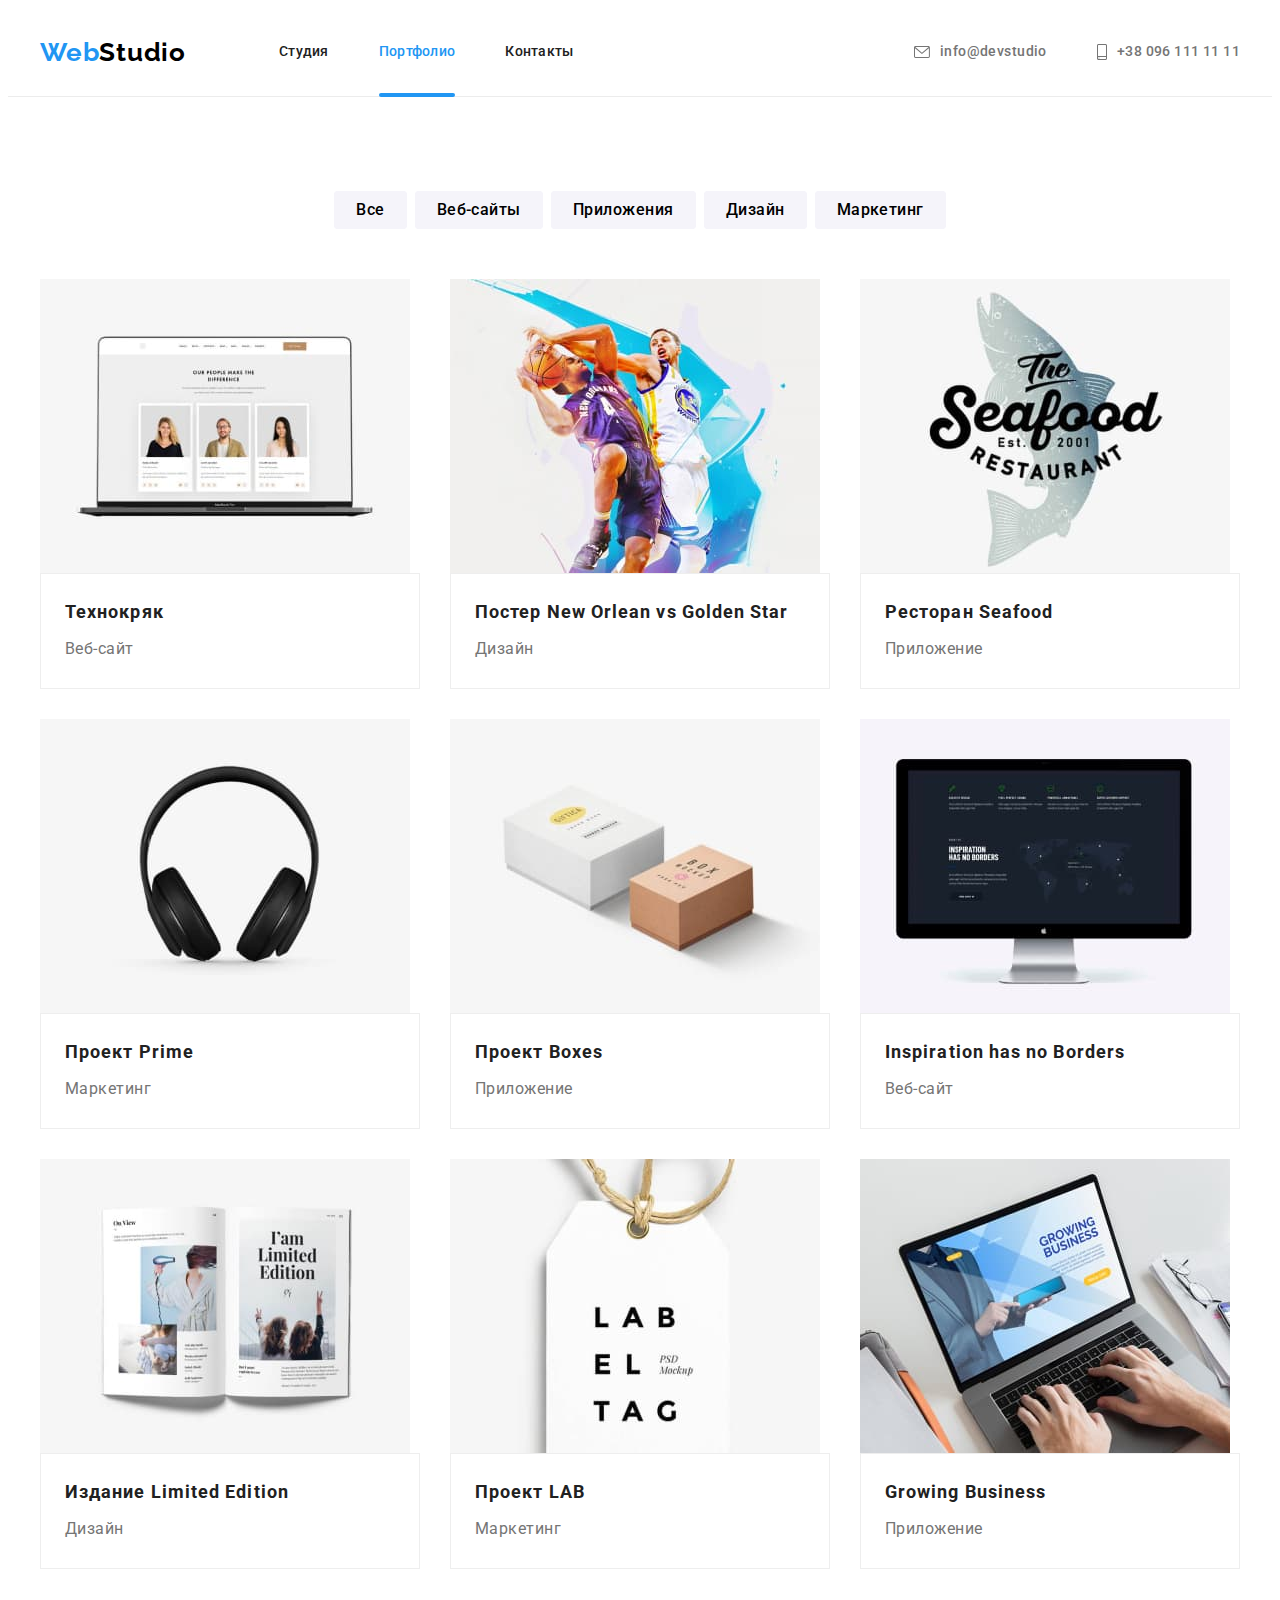
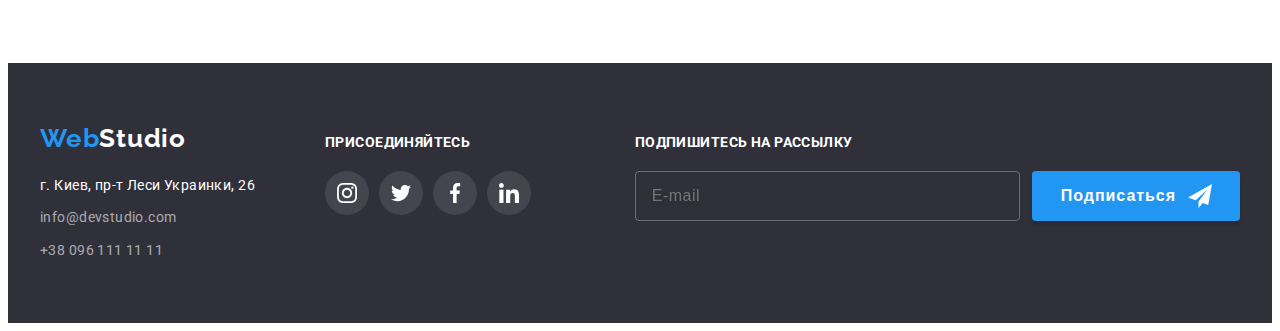
==== commit 18cd9baa: "correct footer in portfolio" ====
--- a/portfolio.html
+++ b/portfolio.html
@@ -248,7 +248,7 @@
                 class="footer-link-maps">г. Киев, пр-т Леси Украинки, 26</a>
             </li>
             <li class="footer-item">
-              <a href="mailto:info@devstudio" class="footer-link">info@devstudio</a>
+              <a href="mailto:info@devstudio" class="footer-link">info@devstudio.com</a>
             </li>
             <li class="footer-item">
               <a href="tel:+380961111111" class="footer-link">+38 096 111 11 11</a>
--- a/css/styles.css
+++ b/css/styles.css
@@ -712,11 +712,12 @@
 }
 
 .footer-form {
-  margin-left: 93px;
+  margin-left: auto;
 }
 
 .footer-form-text {
-  font-weight: bold;
+  margin-bottom: 20px;
+  font-weight: 700;
   font-size: 14px;
   line-height: 1.14;
   letter-spacing: 0.03em;
@@ -734,7 +735,6 @@
   width: 385px;
   height: 50px;
   padding: 15px 16px;
-  margin-top: 20px;
   margin-right: 12px;
   font-size: 16px;
   line-height: 1.25;
@@ -754,7 +754,6 @@
   flex-direction: row;
   padding: 10px 28px 10px 29px;
   height: 50px;
-  margin-top: 20px;
   font-weight: bold;
   font-size: 16px;
   line-height: 1.87;
@@ -804,6 +803,8 @@
 
   background-color: #fff;
   border-radius: 4px;
+
+  transition: transform 250ms cubic-bezier(0.4, 0, 0.2, 1);
 }
 
 .button-close {
@@ -826,10 +827,12 @@
 }
 
 .modal-form {
-  display: block;
+  display: flex;
+  flex-direction: column;
   width: 528px;
   margin-left: auto;
   margin-right: auto;
+  margin-top: 12px;
   padding: 40px;
 }
 
@@ -842,16 +845,14 @@
   margin-bottom: 12px;
 }
 
-.modal-form-list {
-  display: flex;
+.modal-form-container {
+  position: relative;
+  margin-top: 4px;
   flex-direction: column;
 }
 
-.modal-form-item {
-  position: relative;
-  display: flex;
-  flex-direction: column;
-  margin-bottom: 10px;
+.modal-label:not(:first-child) {
+  margin-top: 10px;
 }
 
 .modal-label {
@@ -859,16 +860,16 @@
   line-height: 1.17;
   letter-spacing: 0.01em;
   color: var(--primary-text-color);
-  margin-bottom: 4px;
 }
 
 .modal-input {
-  padding-left: 42px;
+  width: 100%;
   height: 40px;
   border: 1px solid rgba(33, 33, 33, 0.2);
   box-sizing: border-box;
   border-radius: 4px;
   outline: none;
+  cursor: pointer;
   transition: border 250ms cubic-bezier(0.4, 0, 0.2, 1);
 }
 
@@ -883,19 +884,22 @@
 
 .modal-icon {
   position: absolute;
-  display: block;
-  transform: translateY(100%);
-  bottom: 50%;
+  /* display: block; */
+  transform: translateY(-50%);
+  top: 50%;
   left: 12px;
-  width: 18px;
-  height: 18px;
+  /* width: 18px;
+  height: 18px; */
+  cursor: pointer;
   transition: color 250ms cubic-bezier(0.4, 0, 0.2, 1);
 }
 
 .modal-comment {
   width: 100%;
   height: 120px;
+  display: block;
   margin-bottom: 20px;
+  margin-top: 4px;
   padding: 12px 16px;
   font-size: 14px;
   line-height: 1.14;
@@ -908,10 +912,15 @@
   transition: border 250ms cubic-bezier(0.4, 0, 0.2, 1);
 }
 
+.modal-form-chekbox {
+  margin-bottom: 30px;
+}
+
 .modal-check-text {
   display: flex;
-  align-items: center;
-  margin-bottom: 30px;
+  justify-content: center;
+  align-items: center;
+  /* margin-bottom: 30px; */
   font-size: 14px;
   line-height: 1.71;
   letter-spacing: 0.03em;
